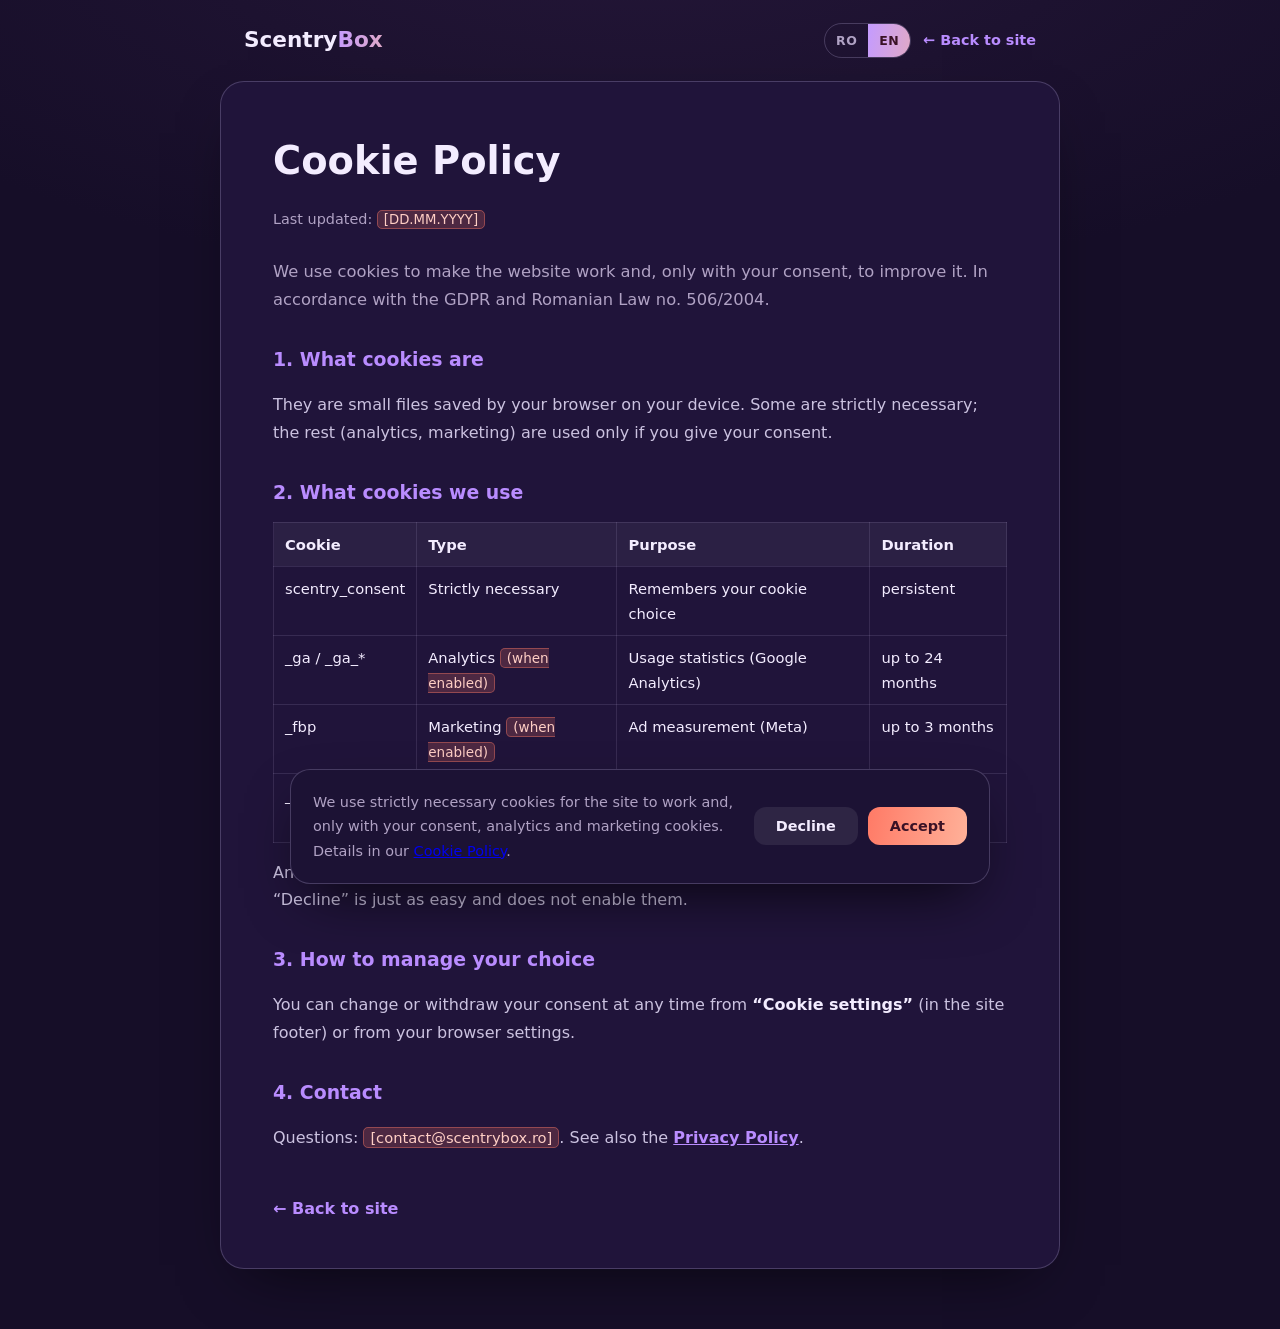
==== cookies-en.html @ 40674683 "Versiune finală: site bilingv (RO/EN) Nova + curățenie - păstrăm o singură variantă de design (Nova," ====
<!DOCTYPE html>
<html lang="en">
<head>
  <meta charset="UTF-8" />
  <meta name="viewport" content="width=device-width, initial-scale=1.0" />
  <title>Cookie Policy | Scentry Box</title>
  <meta name="robots" content="index,follow" />
  <link rel="icon" href="data:image/svg+xml,<svg xmlns='http://www.w3.org/2000/svg' viewBox='0 0 32 32'><text y='26' font-size='26'>🎁</text></svg>" />
  <link rel="stylesheet" href="assets/legal.css?v=3" />
  <link rel="alternate" hreflang="ro" href="https://scentrybox.ro/cookies.html" />
  <link rel="alternate" hreflang="en" href="https://scentrybox.ro/cookies-en.html" />
</head>
<body>
  <header class="legal-header">
    <a class="brand" href="en.html">Scentry<b>Box</b></a>
    <div class="legal-header-right">
      <nav class="lang-switch" aria-label="Language">
        <a href="cookies.html">RO</a>
        <a href="cookies-en.html" class="active" aria-current="true">EN</a>
      </nav>
      <a class="home" href="en.html">← Back to site</a>
    </div>
  </header>

  <article class="legal">
    <h1>Cookie Policy</h1>
    <p class="updated">Last updated: <span class="placeholder">[DD.MM.YYYY]</span></p>
    <p class="lead">We use cookies to make the website work and, only with your consent, to improve it. In accordance with the GDPR and Romanian Law no. 506/2004.</p>

    <h2>1. What cookies are</h2>
    <p>They are small files saved by your browser on your device. Some are strictly necessary; the rest (analytics, marketing) are used only if you give your consent.</p>

    <h2>2. What cookies we use</h2>
    <table>
      <thead><tr><th>Cookie</th><th>Type</th><th>Purpose</th><th>Duration</th></tr></thead>
      <tbody>
        <tr><td>scentry_consent</td><td>Strictly necessary</td><td>Remembers your cookie choice</td><td>persistent</td></tr>
        <tr><td>_ga / _ga_*</td><td>Analytics <span class="placeholder">(when enabled)</span></td><td>Usage statistics (Google Analytics)</td><td>up to 24 months</td></tr>
        <tr><td>_fbp</td><td>Marketing <span class="placeholder">(when enabled)</span></td><td>Ad measurement (Meta)</td><td>up to 3 months</td></tr>
        <tr><td>_ttp</td><td>Marketing <span class="placeholder">(when enabled)</span></td><td>Ad measurement (TikTok)</td><td>up to 13 months</td></tr>
      </tbody>
    </table>
    <p>Analytics and marketing cookies load <strong>only after you press “Accept”</strong> in the banner. “Decline” is just as easy and does not enable them.</p>

    <h2>3. How to manage your choice</h2>
    <p>You can change or withdraw your consent at any time from <strong>“Cookie settings”</strong> (in the site footer) or from your browser settings.</p>

    <h2>4. Contact</h2>
    <p>Questions: <span class="placeholder">[contact@scentrybox.ro]</span>. See also the <a href="privacy-en.html">Privacy Policy</a>.</p>

    <a class="back" href="en.html">← Back to site</a>
  </article>

  <script src="assets/consent.js" defer></script>
</body>
</html>
---- assets/legal.css ----
/* Scentry Box — stil pagini legale (asortat cu tema „Nova": plum + coral) */
:root{
  --bg:#160E28; --bg-top:#241638; --card:#20143A; --ink:#F3ECFF; --muted:#B0A2C4;
  --violet:#B98CFF; --rose:#E0A9C7; --coral:#FF7A66; --on-cta:#3A1226;
  --line:rgba(220,205,255,.12); --line-hi:rgba(220,205,255,.22);
  --grad:linear-gradient(100deg,#C49BFF,#E0A9C7); --cta:linear-gradient(100deg,#FF7A66,#FFB199);
  --round:-apple-system,"SF Pro Rounded",ui-rounded,"Segoe UI",system-ui,Roboto,"Helvetica Neue",Arial,sans-serif;
}
*{box-sizing:border-box}
body{margin:0;color:var(--ink);font-family:var(--round);font-size:16px;line-height:1.7;-webkit-font-smoothing:antialiased;
  background:radial-gradient(120% 70% at 50% -10%,var(--bg-top) 0%,var(--bg) 60%) fixed,var(--bg);min-height:100vh}

.legal-header{max-width:840px;margin:0 auto;padding:22px 24px;display:flex;align-items:center;justify-content:space-between}
.legal-header .brand{font-weight:800;font-size:1.35rem;text-decoration:none;color:var(--ink)}
.legal-header .brand b{background:var(--grad);-webkit-background-clip:text;background-clip:text;color:transparent}
.legal-header .home{font-size:.9rem;font-weight:700;text-decoration:none;color:var(--violet)}
.legal-header .home:hover{color:var(--rose)}
.legal-header-right{display:flex;align-items:center;gap:12px}
.lang-switch{display:inline-flex;border:1px solid var(--line-hi);border-radius:999px;overflow:hidden}
.lang-switch a{padding:6px 11px;font-size:.78rem;font-weight:800;letter-spacing:.04em;color:var(--muted);text-decoration:none}
.lang-switch a:hover{color:var(--ink)}
.lang-switch a.active{background:var(--grad);color:var(--on-cta)}
.lang-switch a.active:hover{color:var(--on-cta)}
@media(max-width:600px){.legal-header{flex-wrap:wrap;gap:10px}}

.legal{max-width:840px;margin:0 auto 60px;background:var(--card);border:1px solid var(--line-hi);border-radius:24px;
  box-shadow:0 24px 60px -28px rgba(0,0,0,.7);padding:46px 52px}
.legal h1{font-size:clamp(1.8rem,4vw,2.4rem);margin:0 0 .12em;color:var(--ink)}
.legal .updated{color:var(--muted);font-size:.9rem;margin-bottom:26px}
.legal .lead{color:var(--muted);font-size:1.02rem;margin-bottom:8px}
.legal h2{font-size:1.18rem;margin:30px 0 .4em;color:var(--violet)}
.legal h3{font-size:1.02rem;margin:18px 0 .3em;color:var(--ink)}
.legal p,.legal li{color:#CBC2E0}
.legal a{color:var(--violet);font-weight:600}
.legal a:hover{color:var(--rose)}
.legal strong{color:var(--ink)}
.legal ul{padding-left:20px;margin:.4em 0}
.legal li{margin-bottom:6px}
.legal table{width:100%;border-collapse:collapse;margin:14px 0;font-size:.92rem}
.legal th,.legal td{border:1px solid var(--line);padding:9px 11px;text-align:left;vertical-align:top}
.legal th{background:rgba(255,255,255,.05);color:var(--ink)}
.legal .back{display:inline-block;margin-top:28px;text-decoration:none;font-weight:700;color:var(--violet)}
.legal .back:hover{color:var(--rose)}
/* marcaje „de completat" — coral, ca să sară în ochi cât sunt necompletate */
.legal .placeholder{background:rgba(255,122,102,.2);color:#FFCFC5;border:1px solid rgba(255,122,102,.4);border-radius:5px;padding:1px 6px;font-size:.92em}

/* banner cookies (asortat cu tema Nova) */
.cookie-banner{position:fixed;left:16px;right:16px;bottom:16px;z-index:1000;max-width:700px;margin:0 auto;background:#1C1234;
  border:1px solid var(--line-hi);border-radius:20px;box-shadow:0 24px 60px -20px rgba(0,0,0,.8);padding:20px 22px;
  display:flex;flex-wrap:wrap;gap:14px;align-items:center;justify-content:space-between}
.cookie-banner p{margin:0;font-size:.9rem;color:var(--muted);flex:1 1 260px}
.cookie-actions{display:flex;gap:10px}
.cookie-actions button{border-radius:12px;padding:11px 22px;font-size:.9rem;font-weight:800;cursor:pointer;border:0;font-family:var(--round)}
.btn-reject{background:rgba(255,255,255,.08);color:var(--ink);border:1px solid var(--line-hi)}
.btn-accept{background:var(--cta);color:var(--on-cta)}
.btn-accept:hover{filter:brightness(1.05)}

@media(max-width:600px){.legal{padding:30px 22px;border-radius:18px}}
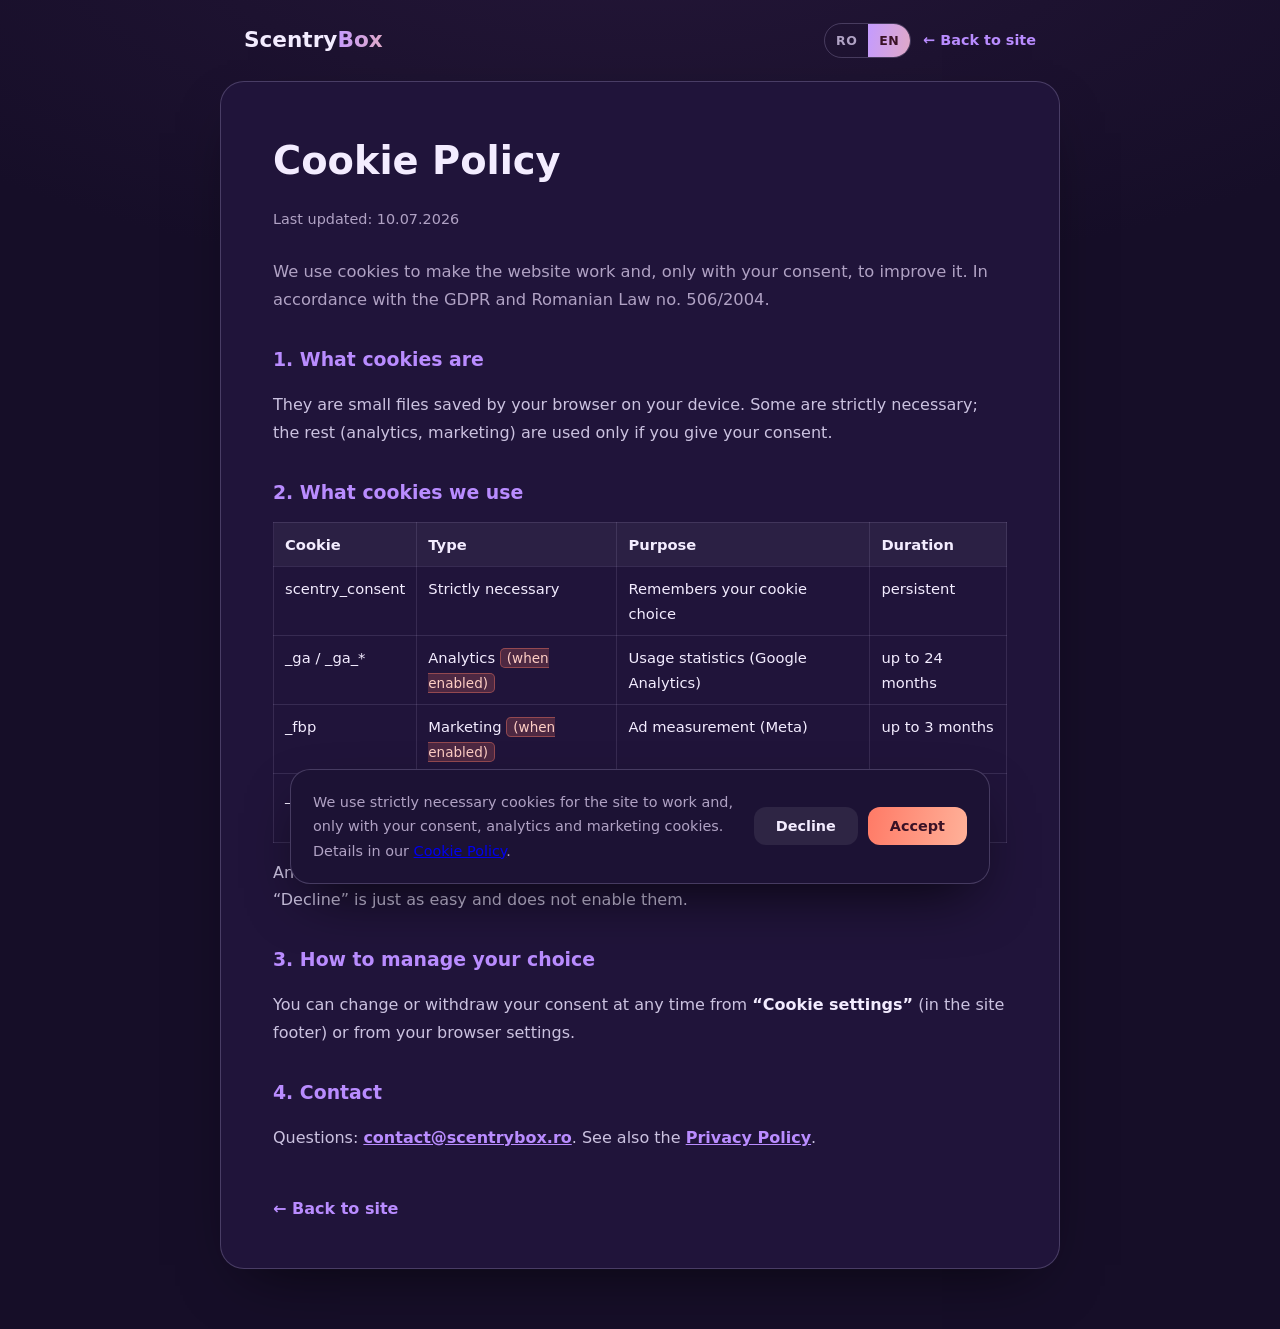
==== commit 097559b3: "Completeaza paginile legale: data, operator (Scentry Box), contact, Mailchimp/Cloudflare, retentie C" ====
--- a/cookies-en.html
+++ b/cookies-en.html
@@ -24,7 +24,7 @@
 
   <article class="legal">
     <h1>Cookie Policy</h1>
-    <p class="updated">Last updated: <span class="placeholder">[DD.MM.YYYY]</span></p>
+    <p class="updated">Last updated: 10.07.2026</p>
     <p class="lead">We use cookies to make the website work and, only with your consent, to improve it. In accordance with the GDPR and Romanian Law no. 506/2004.</p>
 
     <h2>1. What cookies are</h2>
@@ -46,7 +46,7 @@
     <p>You can change or withdraw your consent at any time from <strong>“Cookie settings”</strong> (in the site footer) or from your browser settings.</p>
 
     <h2>4. Contact</h2>
-    <p>Questions: <span class="placeholder">[contact@scentrybox.ro]</span>. See also the <a href="privacy-en.html">Privacy Policy</a>.</p>
+    <p>Questions: <a href="mailto:contact@scentrybox.ro">contact@scentrybox.ro</a>. See also the <a href="privacy-en.html">Privacy Policy</a>.</p>
 
     <a class="back" href="en.html">← Back to site</a>
   </article>
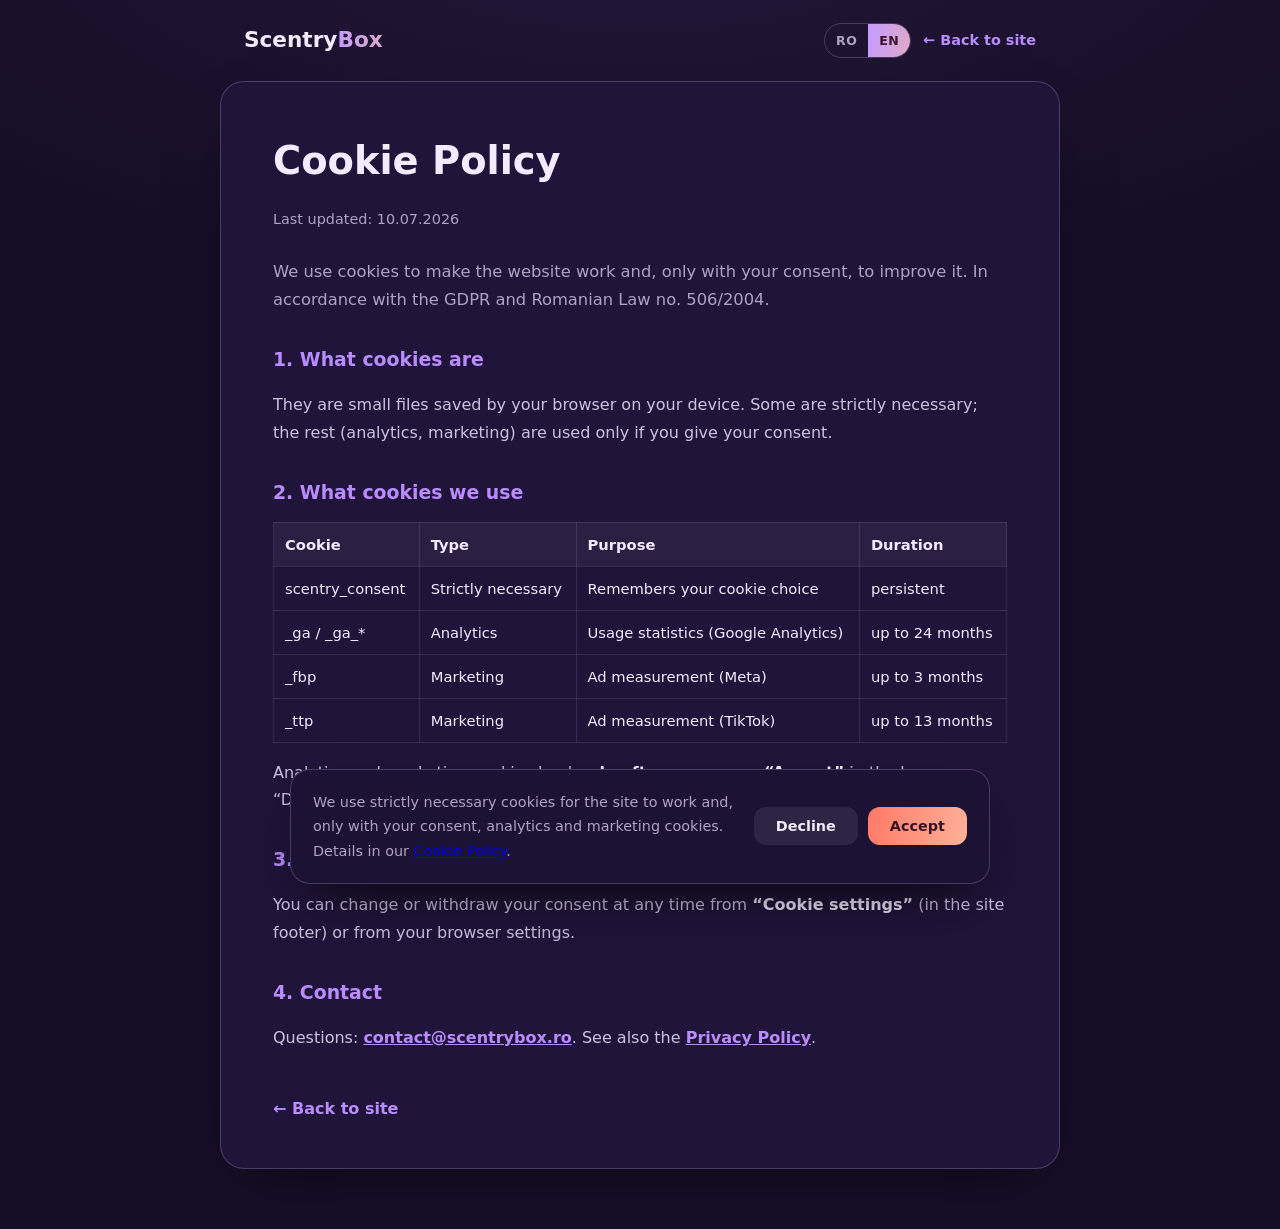
==== commit 5098b103: "Site: scoate emoji monkey, fix culoare text buton la hover, curata tabel cookies Co-Authored-By: Cla" ====
--- a/cookies-en.html
+++ b/cookies-en.html
@@ -35,9 +35,9 @@
       <thead><tr><th>Cookie</th><th>Type</th><th>Purpose</th><th>Duration</th></tr></thead>
       <tbody>
         <tr><td>scentry_consent</td><td>Strictly necessary</td><td>Remembers your cookie choice</td><td>persistent</td></tr>
-        <tr><td>_ga / _ga_*</td><td>Analytics <span class="placeholder">(when enabled)</span></td><td>Usage statistics (Google Analytics)</td><td>up to 24 months</td></tr>
-        <tr><td>_fbp</td><td>Marketing <span class="placeholder">(when enabled)</span></td><td>Ad measurement (Meta)</td><td>up to 3 months</td></tr>
-        <tr><td>_ttp</td><td>Marketing <span class="placeholder">(when enabled)</span></td><td>Ad measurement (TikTok)</td><td>up to 13 months</td></tr>
+        <tr><td>_ga / _ga_*</td><td>Analytics</td><td>Usage statistics (Google Analytics)</td><td>up to 24 months</td></tr>
+        <tr><td>_fbp</td><td>Marketing</td><td>Ad measurement (Meta)</td><td>up to 3 months</td></tr>
+        <tr><td>_ttp</td><td>Marketing</td><td>Ad measurement (TikTok)</td><td>up to 13 months</td></tr>
       </tbody>
     </table>
     <p>Analytics and marketing cookies load <strong>only after you press “Accept”</strong> in the banner. “Decline” is just as easy and does not enable them.</p>
